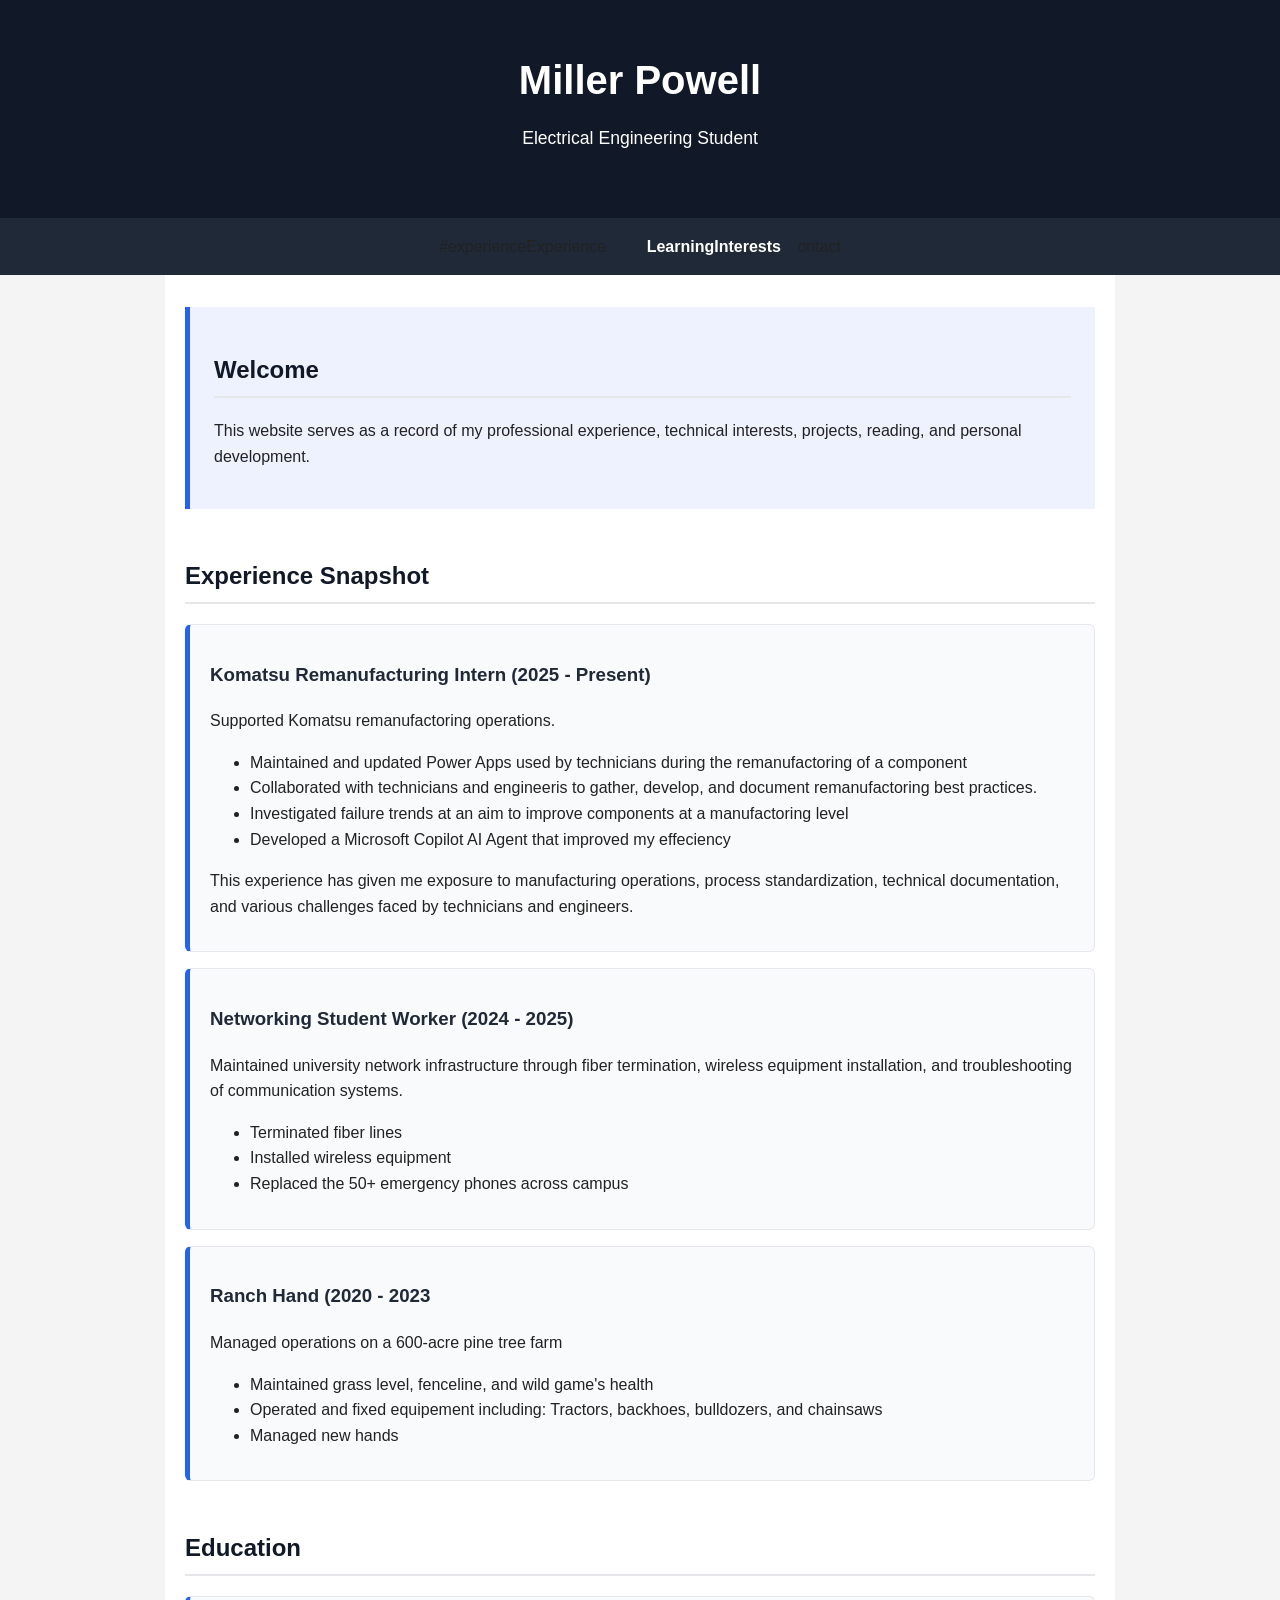
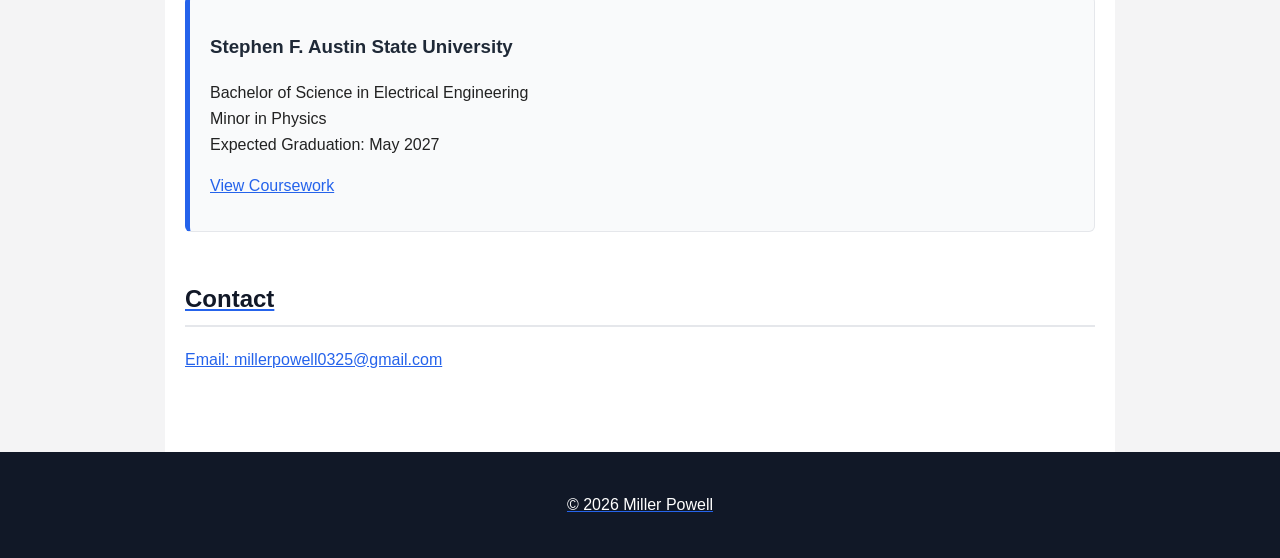
==== index.html @ ae53bd6d "Simplify header description in index.html" ====
<!DOCTYPE html>
<html lang="en">
<head>
    <meta charset="UTF-8" />
    <meta name="viewport"
          content="width=device-width, initial-scale=1.0" />

    <title>Miller Powell</title>

    <link rel="stylesheet" href="style.css">
</head>

<body>
  <header>
    <h1>Miller Powell</h1>
    <p>Electrical Engineering Student</p>
  </header>

<nav>
  #experienceExperience</a>
  <a hrefionEducation</a>
  <a href="#learning">Learning</f="#interests">Interests</a>
ontact</a>
</nav>

  <main>
    <section id="intro" class="hero">

    <h2>Welcome</h2>
    
    <p>
    This website serves as a record of my professional experience, technical interests,
    projects, reading, and personal development.
    </p>

    </section>

    <section id="experience">

  <h2>Experience Snapshot</h2>

  <div class="card">
    <h3>Komatsu Remanufacturing Intern (2025 - Present)</h3>

      
    <p>
    Supported Komatsu remanufactoring operations.
    </p>

    <ul>
        <li>
            Maintained and updated Power Apps used by technicians during the remanufactoring of a component
        </li>

        <li>
            Collaborated with technicians and engineeris to gather, develop, and document remanufactoring best
            practices.
        </li>

        <li>
            Investigated failure trends at an aim to improve components at a manufactoring level
        </li>

        <li>
            Developed a Microsoft Copilot AI Agent that improved my effeciency
        </li>
    </ul>

    <p>
        This experience has given me exposure to manufacturing operations,
        process standardization, technical documentation, and various
        challenges faced by technicians and engineers.
    </p>

    </div>

    <div class="card">
    <h3>Networking Student Worker (2024 - 2025)</h3>

    <p>
      Maintained university network infrastructure through fiber termination,
      wireless equipment installation, and troubleshooting of communication systems.
    </p>

    <ul>
        <li>
            Terminated fiber lines
        </li>

        <li>
            Installed wireless equipment
        </li>

        <li>
            Replaced the 50+ emergency phones across campus
        </li>
    </ul>
  </div>

  <div class="card">
    <h3>Ranch Hand (2020 - 2023</h3>

    <p>
      Managed operations on a 600-acre pine tree farm
    </p>
      <ul>
        <li>
            Maintained grass level, fenceline, and wild game's health
        </li>

        <li>
            Operated and fixed equipement including: Tractors, backhoes, bulldozers, and chainsaws
        </li>

        <li>
            Managed new hands
        </li>
    </ul>
  </div>

</section>

<section id="education">

  <h2>Education</h2>

    <div class="card">

    <h3>Stephen F. Austin State University</h3>

    <p>
      Bachelor of Science in Electrical Engineering
      <br>
      Minor in Physics
      <br>
      Expected Graduation: May 2027
    </p>

    <p>
        <a href="coursework.html">View Coursework
    </p>

    </div>

</section>
      
    <section id="contact">
      <h2>Contact</h2>
        <p>Email: millerpowell0325@gmail.com</p>
    </section>
  </main>

  <footer>
    <p>© 2026 Miller Powell</p>
  </footer>
</body>
</html>
---- style.css ----
* {
  box-sizing: border-box;
}

body {
  margin: 0;
  font-family: Arial, Helvetica, sans-serif;
  line-height: 1.6;
  color: #222;
  background: #f4f4f5;
}

header {
  background: #111827;
  color: white;
  padding: 3rem 1.5rem;
  text-align: center;
}

header h1 {
  margin: 0;
  font-size: 2.5rem;
}

header p {
  margin-top: 0.75rem;
  font-size: 1.1rem;
}

nav {
  background: #1f2937;
  padding: 1rem;
  text-align: center;
  position: sticky;
  top: 0;
}

nav a {
  color: white;
  margin: 0 0.75rem;
  text-decoration: none;
  font-weight: bold;
}

nav a:hover {
  text-decoration: underline;
}

main {
  max-width: 950px;
  margin: 0 auto;
  padding: 2rem 1.25rem;
  background: white;
}

section {
  margin-bottom: 3rem;
}

.hero {
  background: #eef2ff;
  border-left: 5px solid #2563eb;
  padding: 1.5rem;
}

.card {
  background: #f9fafb;
  border: 1px solid #e5e7eb;
  border-left: 5px solid #2563eb;
  padding: 1rem 1.25rem;
  margin: 1rem 0;
  border-radius: 6px;
}

h2 {
  color: #111827;
  border-bottom: 2px solid #e5e7eb;
  padding-bottom: 0.4rem;
}

h3 {
  color: #1f2937;
}

a {
  color: #2563eb;
}

footer {
  text-align: center;
  padding: 1.5rem;
  background: #111827;
  color: white;
}
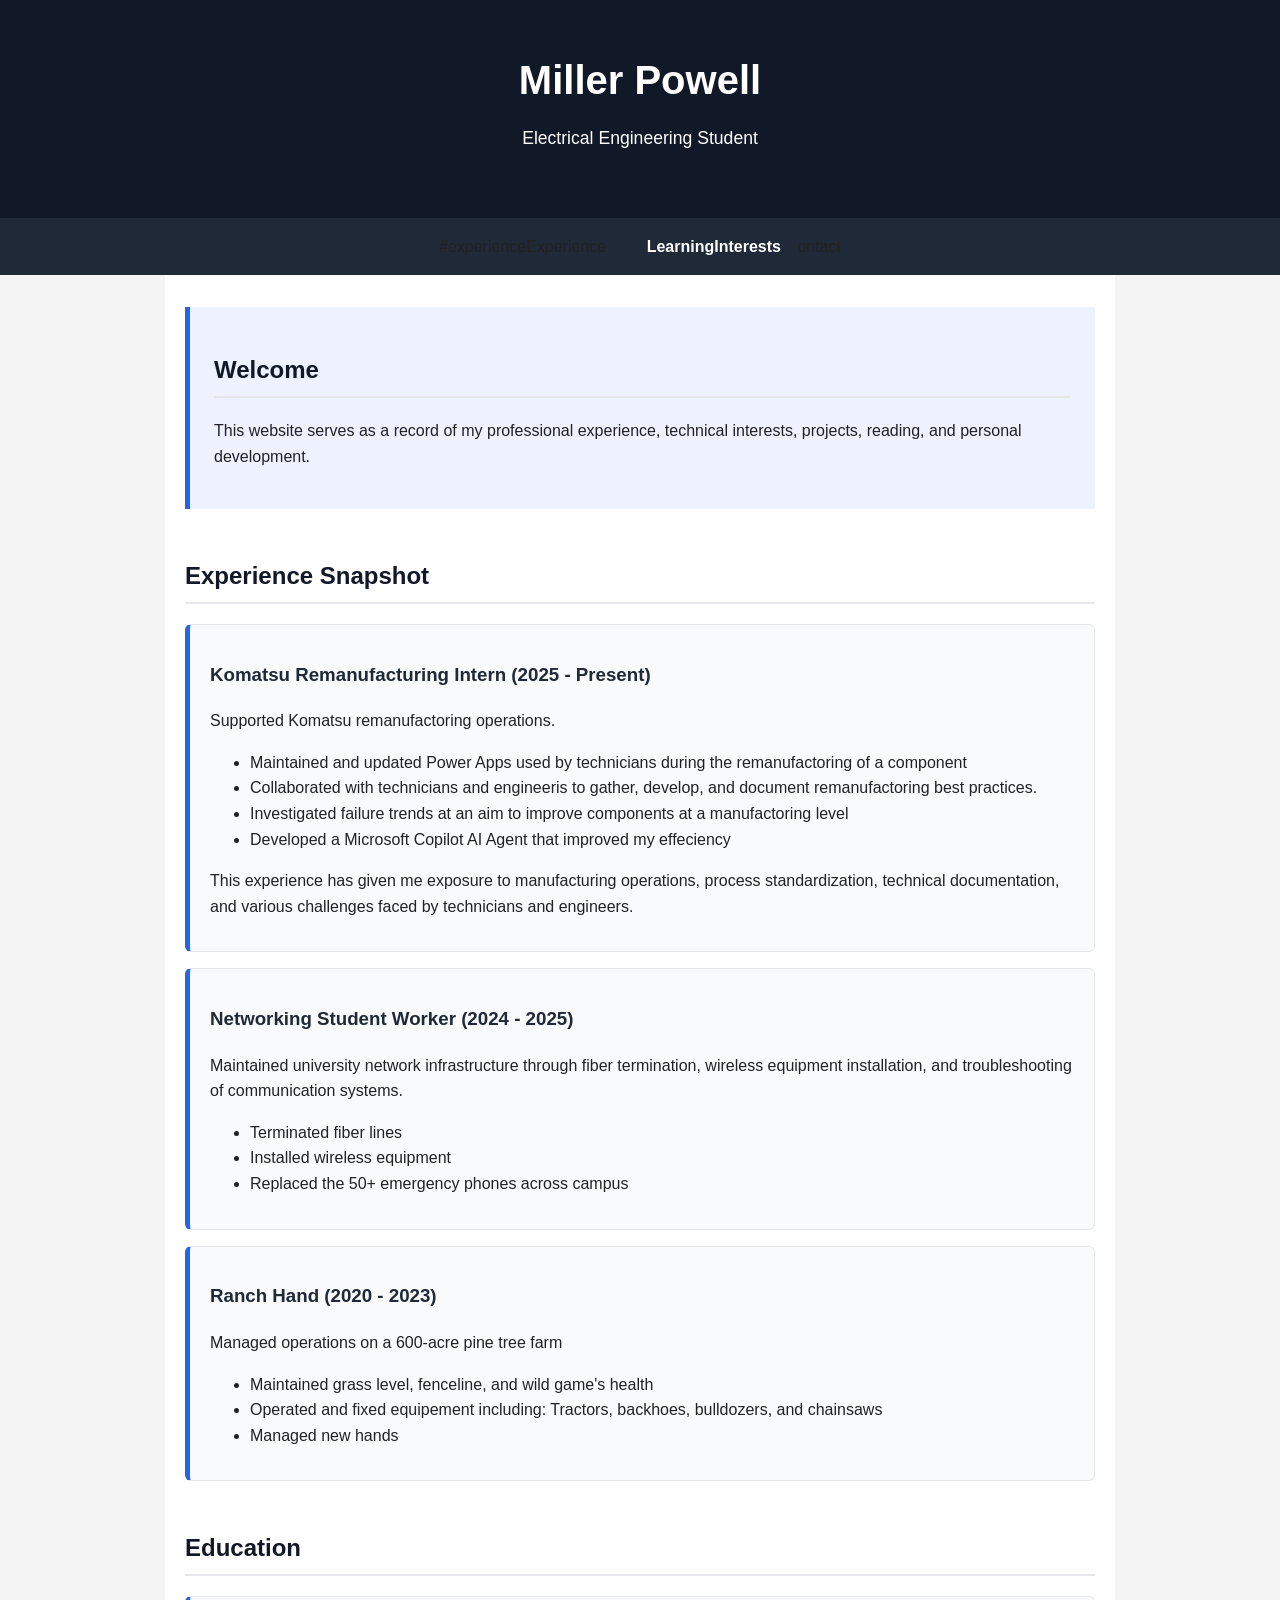
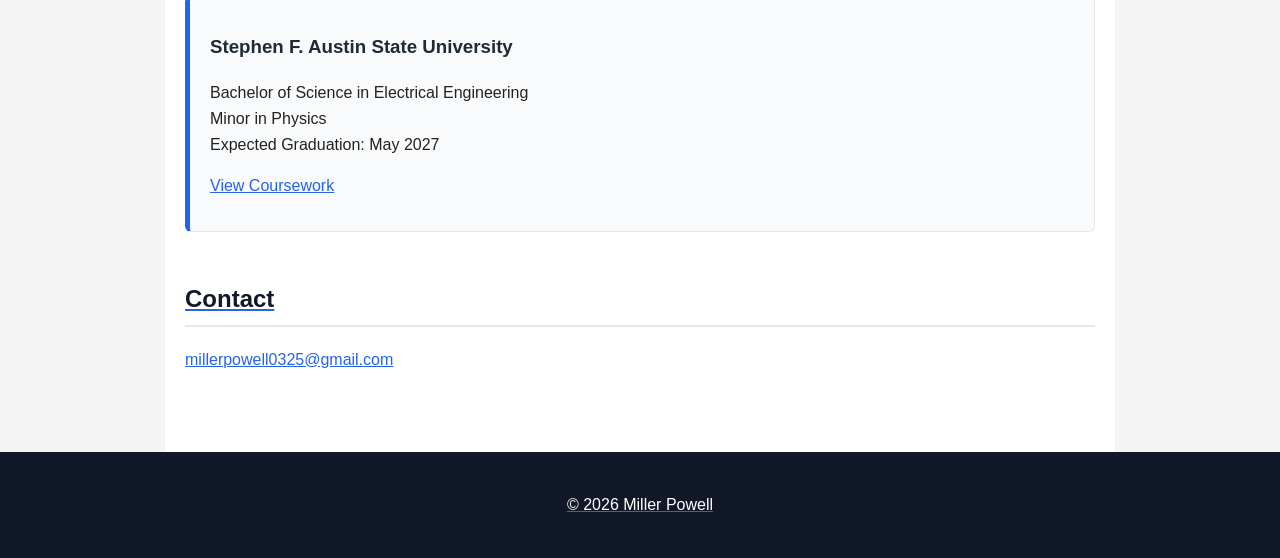
==== commit 8cb34596: "Fix HTML syntax errors in index.html" ====
--- a/index.html
+++ b/index.html
@@ -98,7 +98,7 @@
   </div>
 
   <div class="card">
-    <h3>Ranch Hand (2020 - 2023</h3>
+    <h3>Ranch Hand (2020 - 2023)</h3>
 
     <p>
       Managed operations on a 600-acre pine tree farm
@@ -146,7 +146,7 @@
       
     <section id="contact">
       <h2>Contact</h2>
-        <p>Email: millerpowell0325@gmail.com</p>
+        <p>millerpowell0325@gmail.com</p>
     </section>
   </main>
 
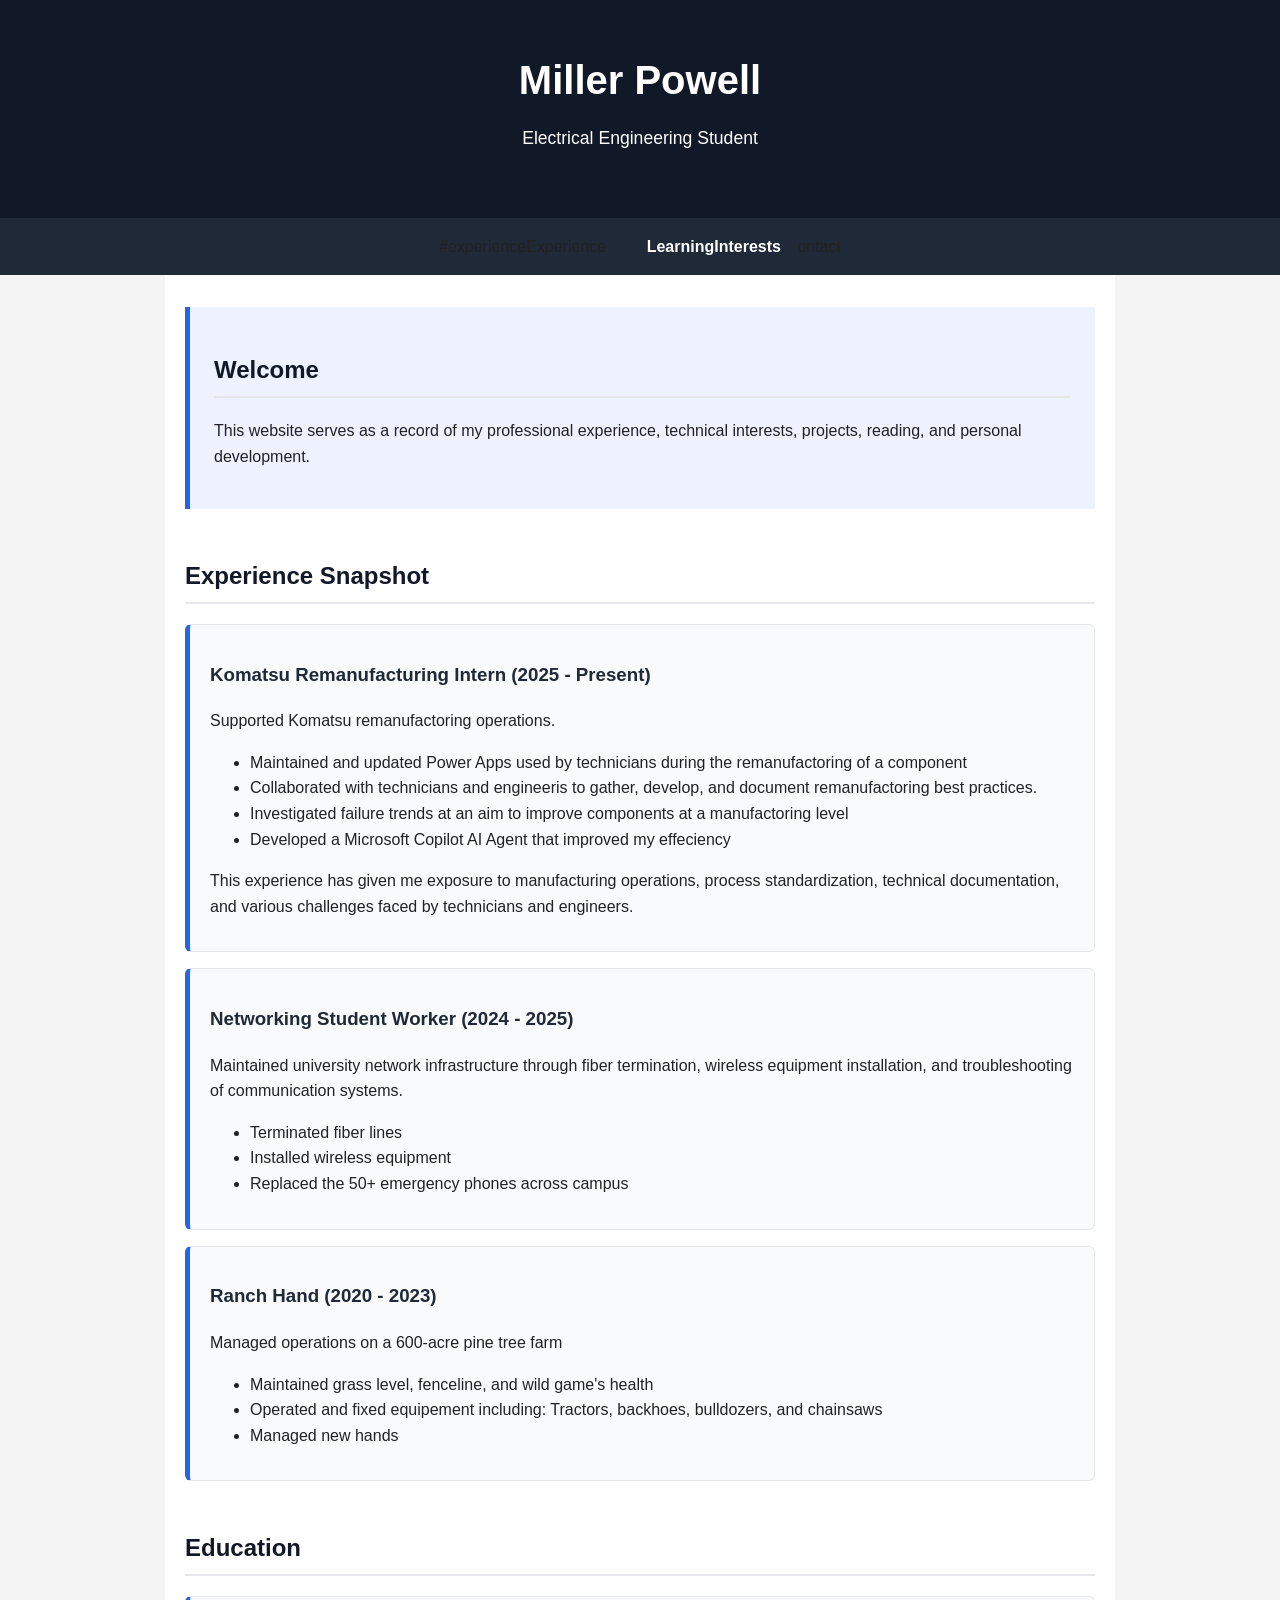
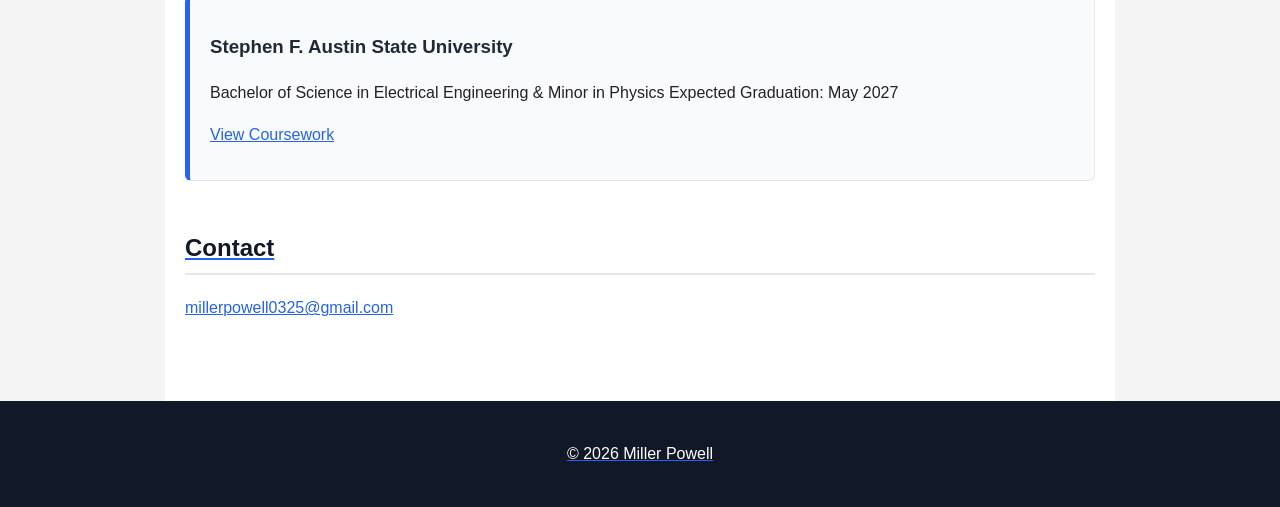
==== commit 045100f4: "Condense education details into a single line" ====
--- a/index.html
+++ b/index.html
@@ -129,10 +129,7 @@
     <h3>Stephen F. Austin State University</h3>
 
     <p>
-      Bachelor of Science in Electrical Engineering
-      <br>
-      Minor in Physics
-      <br>
+      Bachelor of Science in Electrical Engineering & Minor in Physics
       Expected Graduation: May 2027
     </p>
 
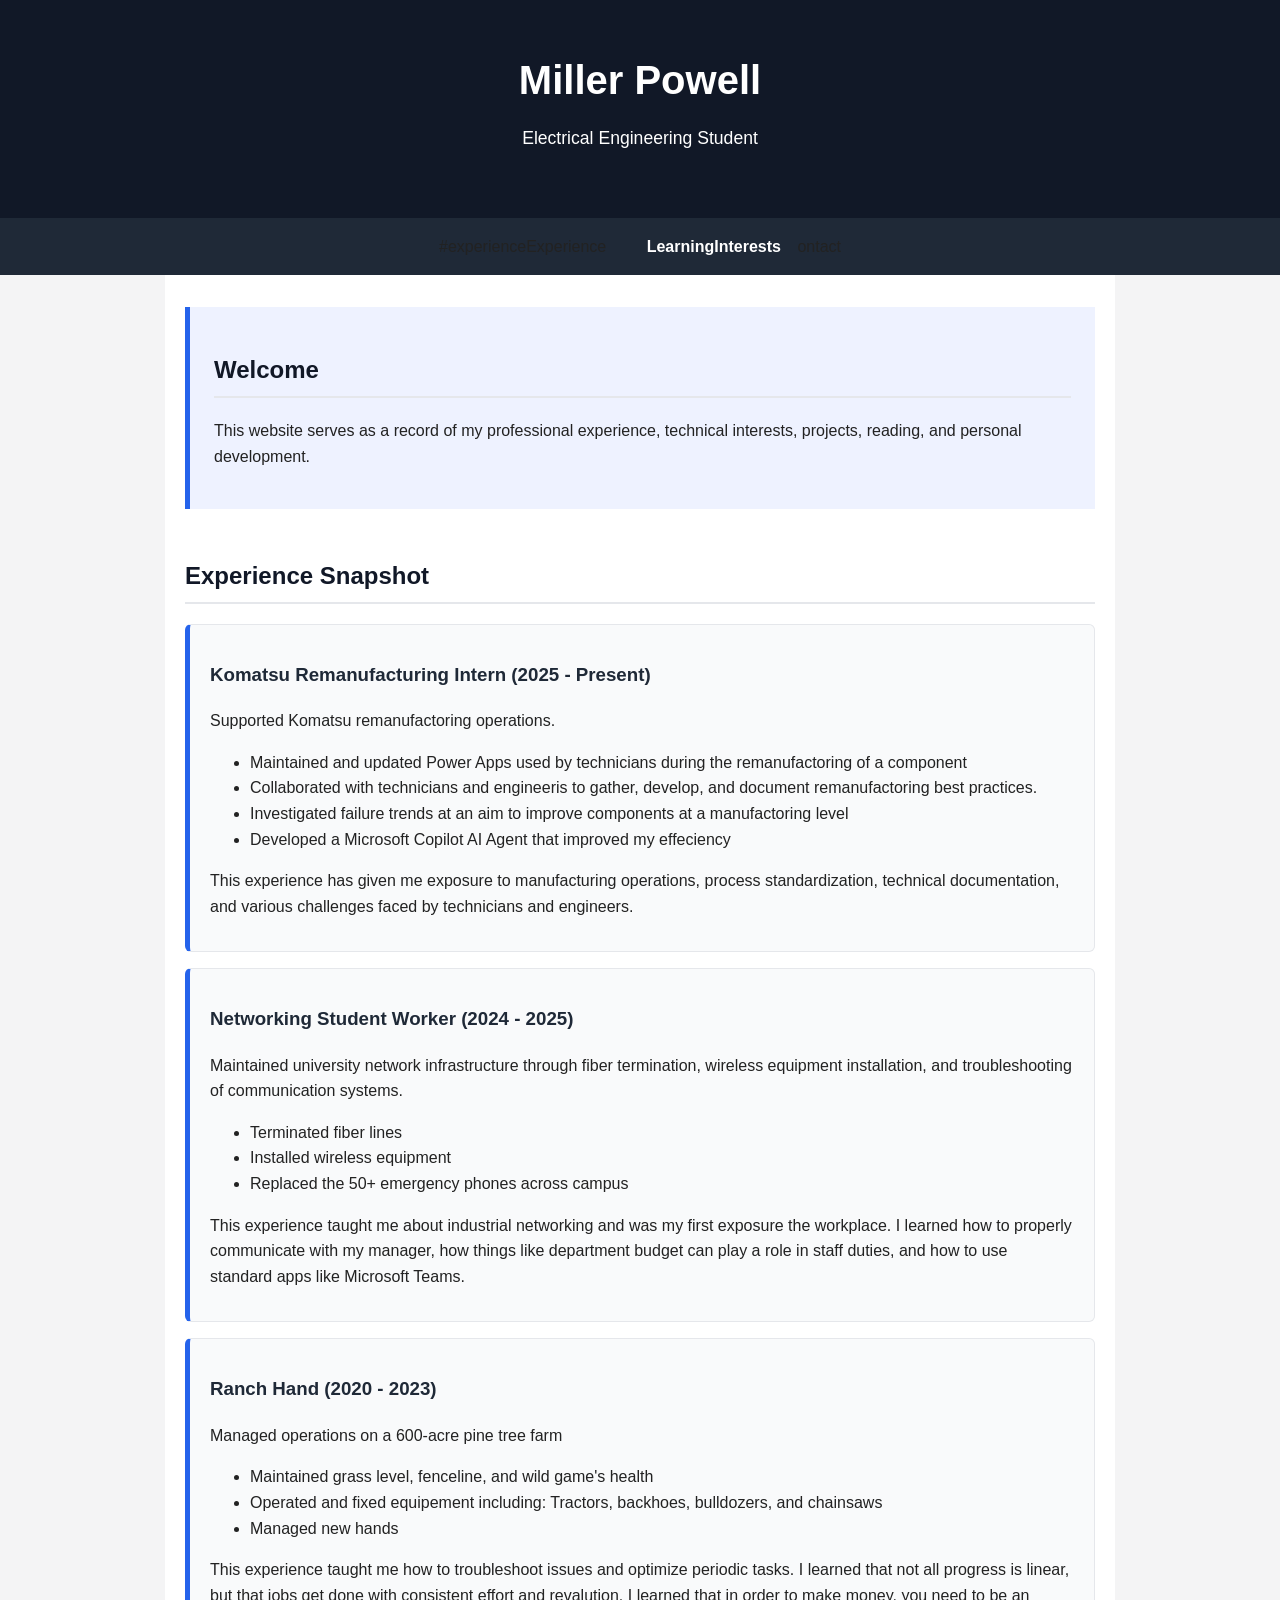
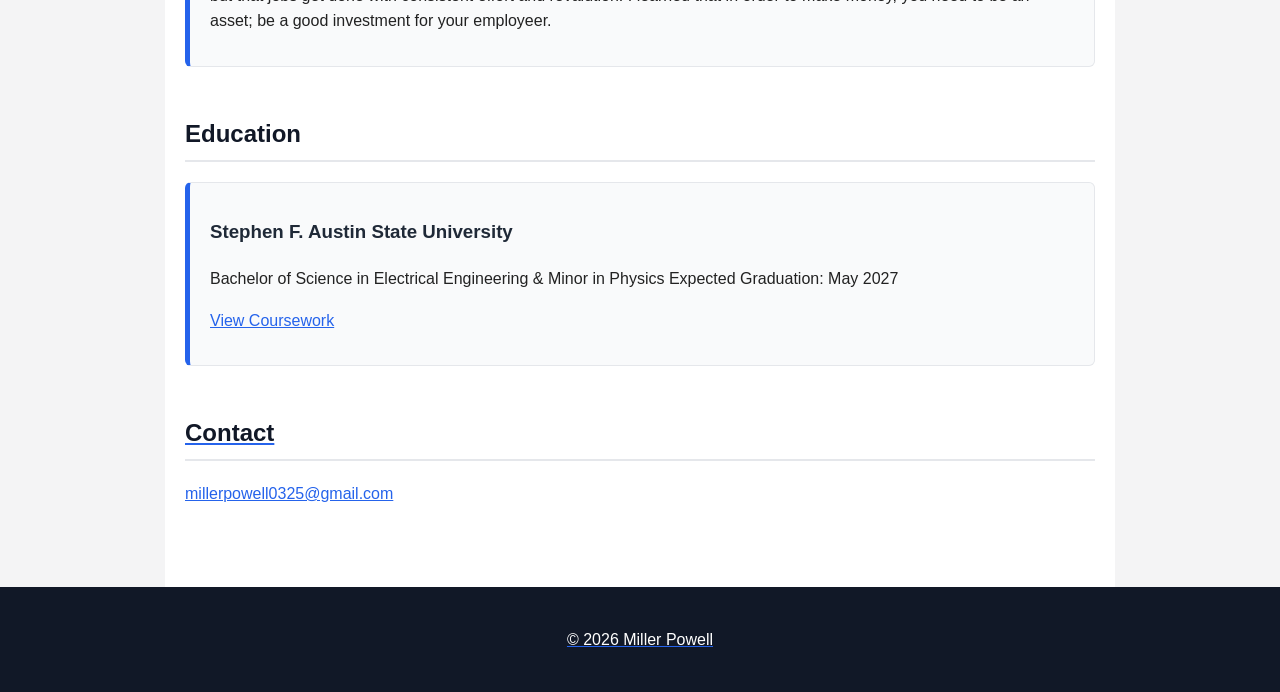
==== commit f8c34bf5: "Enhance job experience descriptions in index.html Added paragraphs detailing experiences and lessons" ====
--- a/index.html
+++ b/index.html
@@ -95,6 +95,14 @@
             Replaced the 50+ emergency phones across campus
         </li>
     </ul>
+
+    <p>
+        This experience taught me about industrial networking and was my first exposure the
+        workplace. I learned how to properly communicate with my manager, how things like
+        department budget can play a role in staff duties, and how to use standard apps
+        like Microsoft Teams.
+    </p>
+        
   </div>
 
   <div class="card">
@@ -116,6 +124,14 @@
             Managed new hands
         </li>
     </ul>
+
+    <p>
+        This experience taught me how to troubleshoot issues and optimize periodic tasks.
+        I learned that not all progress is linear, but that jobs get done with consistent 
+        effort and revalution. I learned that in order to make money, you need to be an
+        asset; be a good investment for your employeer.
+    </p>
+      
   </div>
 
 </section>
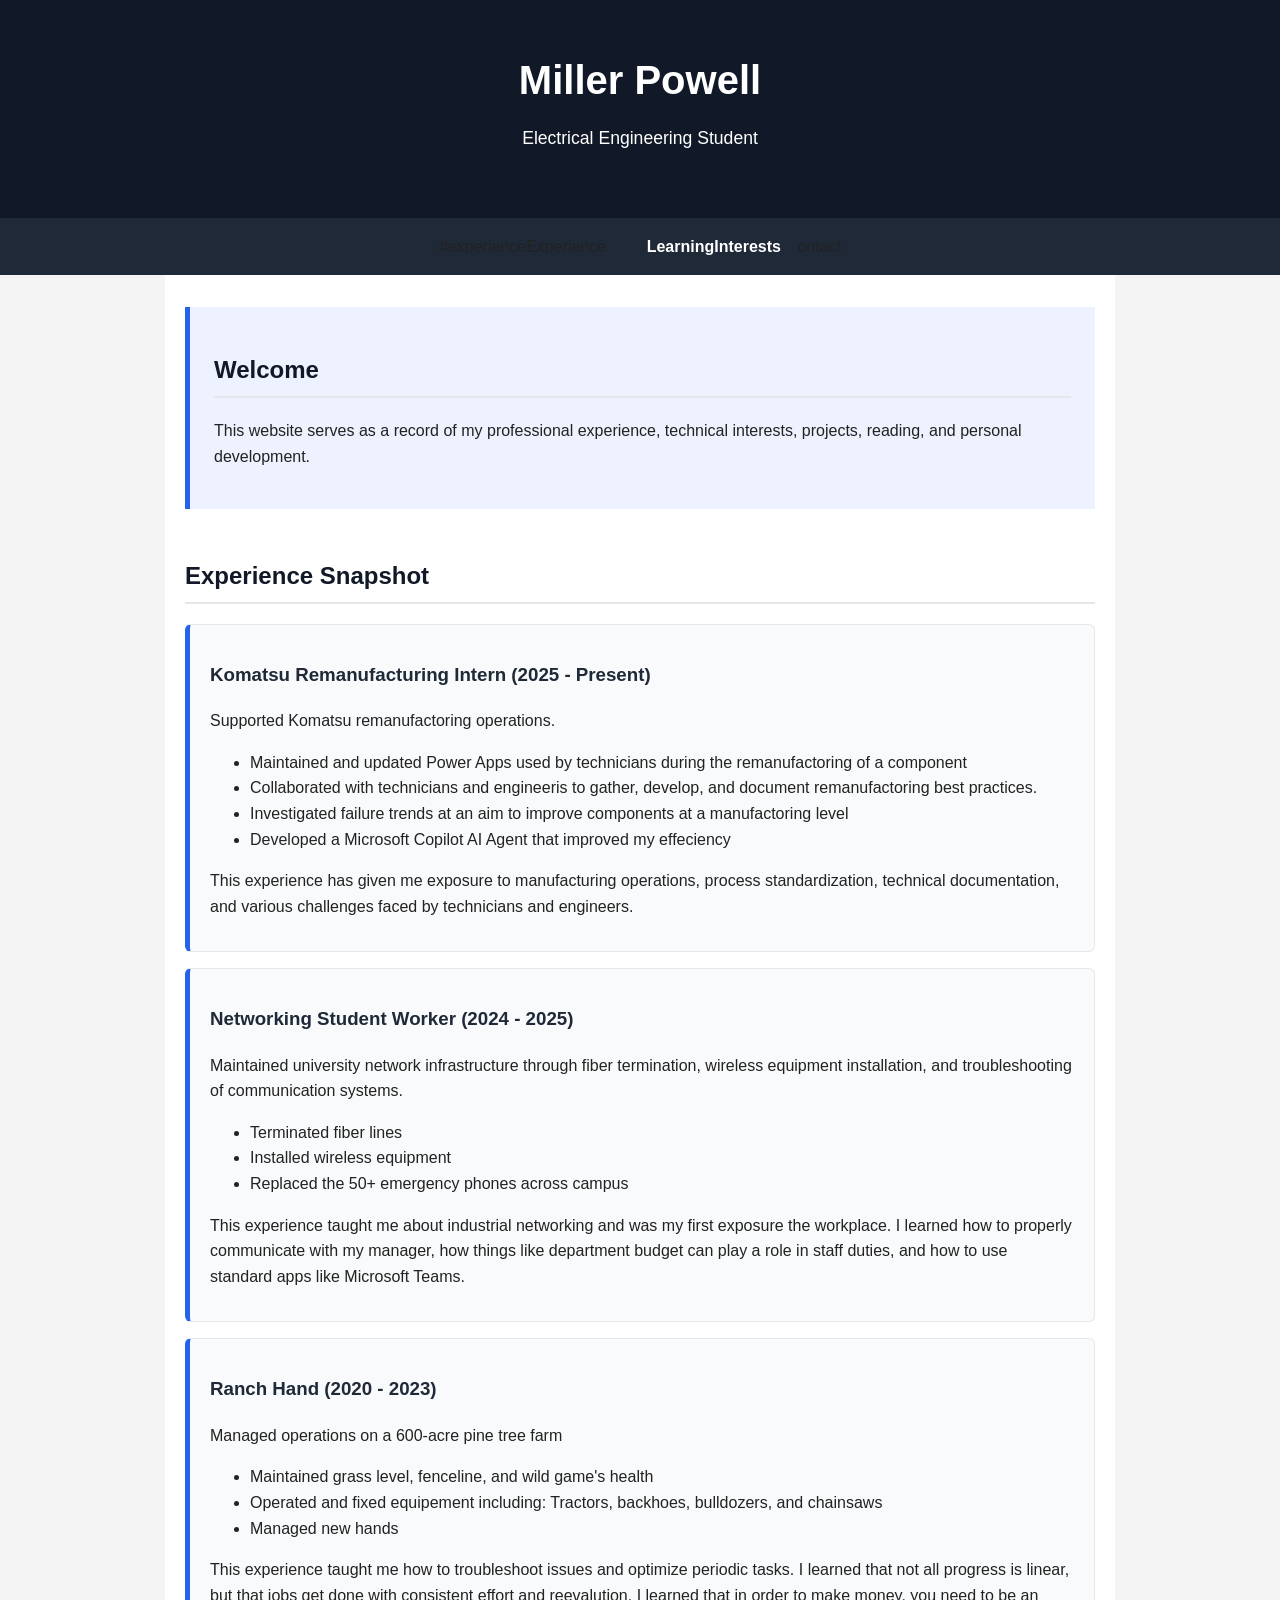
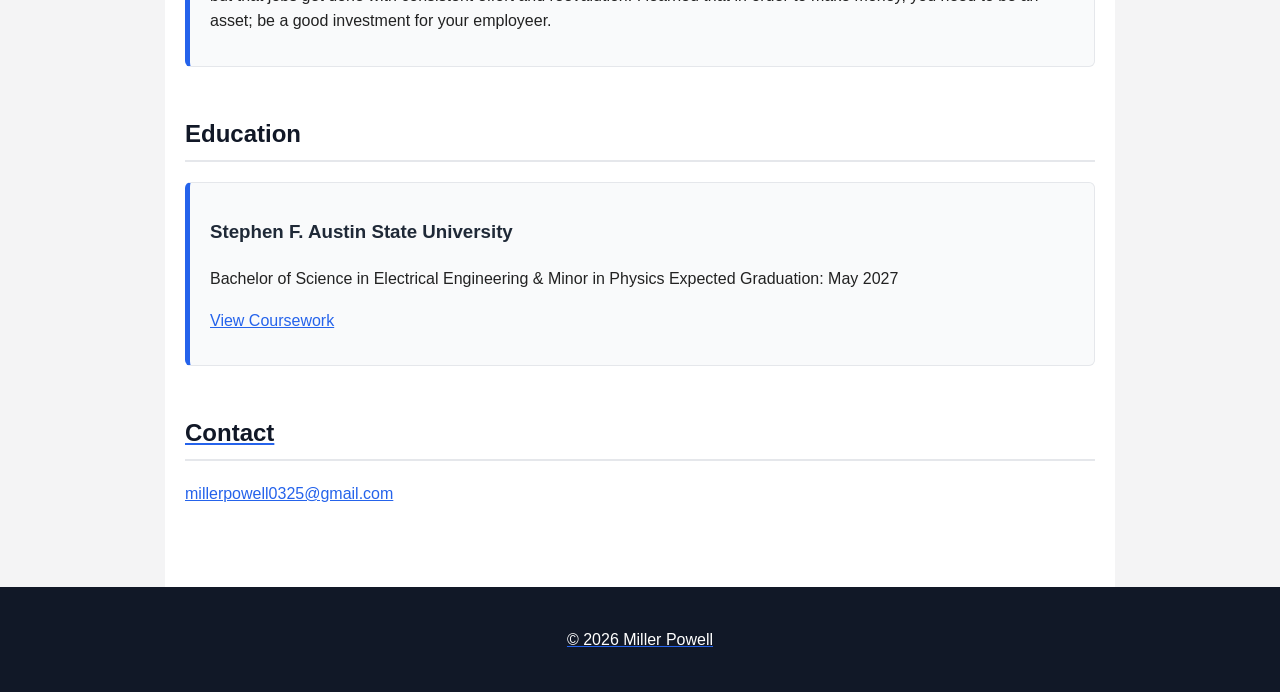
==== commit ee700cdb: "Fix typo in index.html text" ====
--- a/index.html
+++ b/index.html
@@ -128,7 +128,7 @@
     <p>
         This experience taught me how to troubleshoot issues and optimize periodic tasks.
         I learned that not all progress is linear, but that jobs get done with consistent 
-        effort and revalution. I learned that in order to make money, you need to be an
+        effort and reevalution. I learned that in order to make money, you need to be an
         asset; be a good investment for your employeer.
     </p>
       
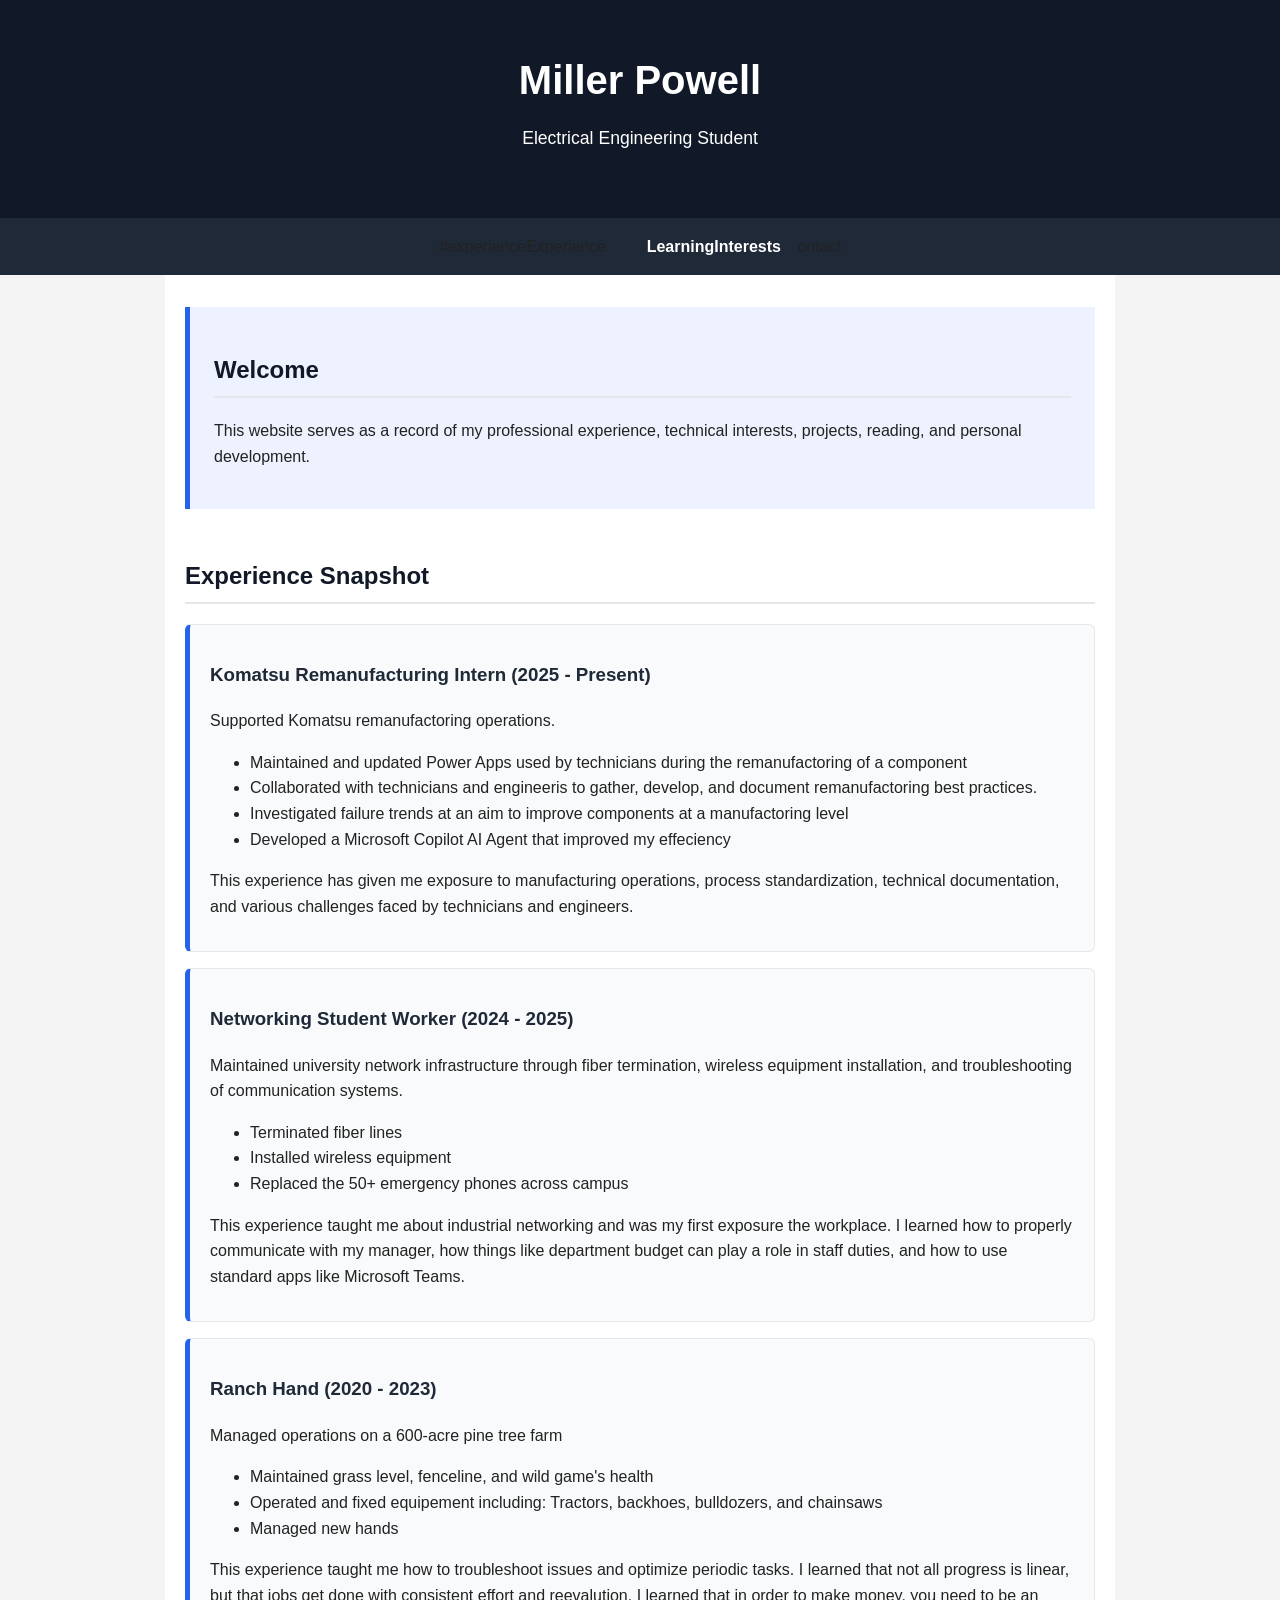
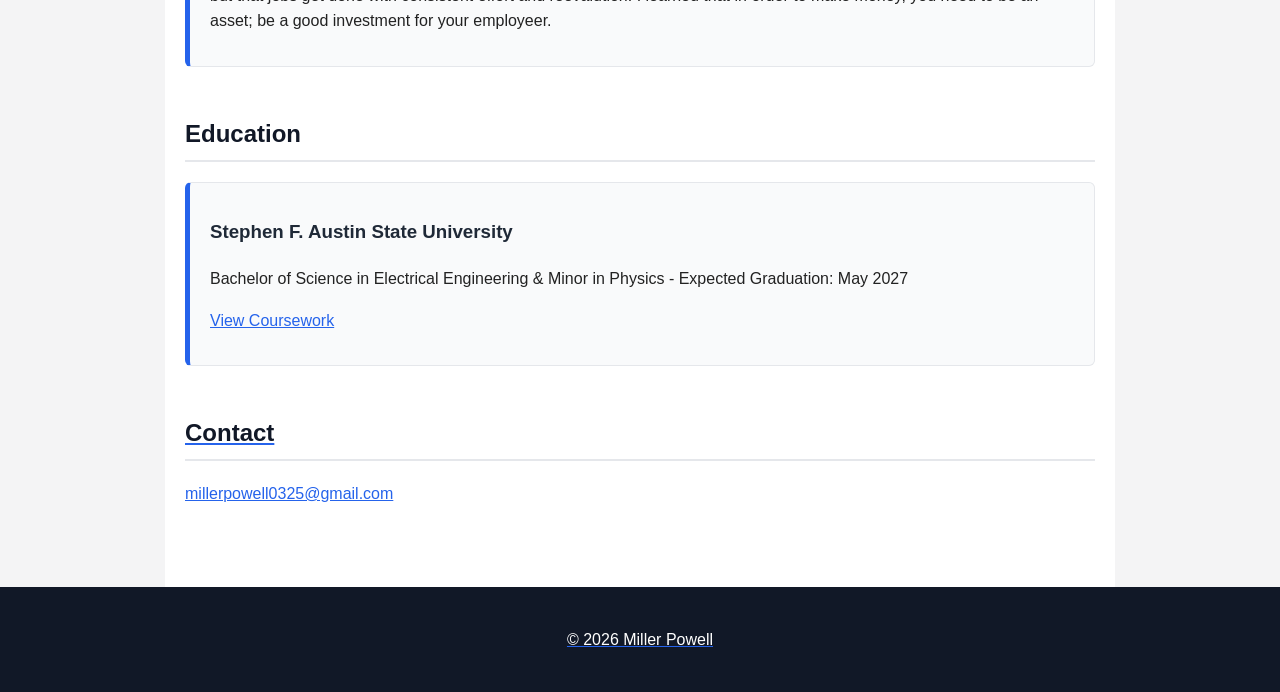
==== commit f2400e6e: "Update graduation expectation format in index.html" ====
--- a/index.html
+++ b/index.html
@@ -145,7 +145,7 @@
     <h3>Stephen F. Austin State University</h3>
 
     <p>
-      Bachelor of Science in Electrical Engineering & Minor in Physics
+      Bachelor of Science in Electrical Engineering & Minor in Physics - 
       Expected Graduation: May 2027
     </p>
 
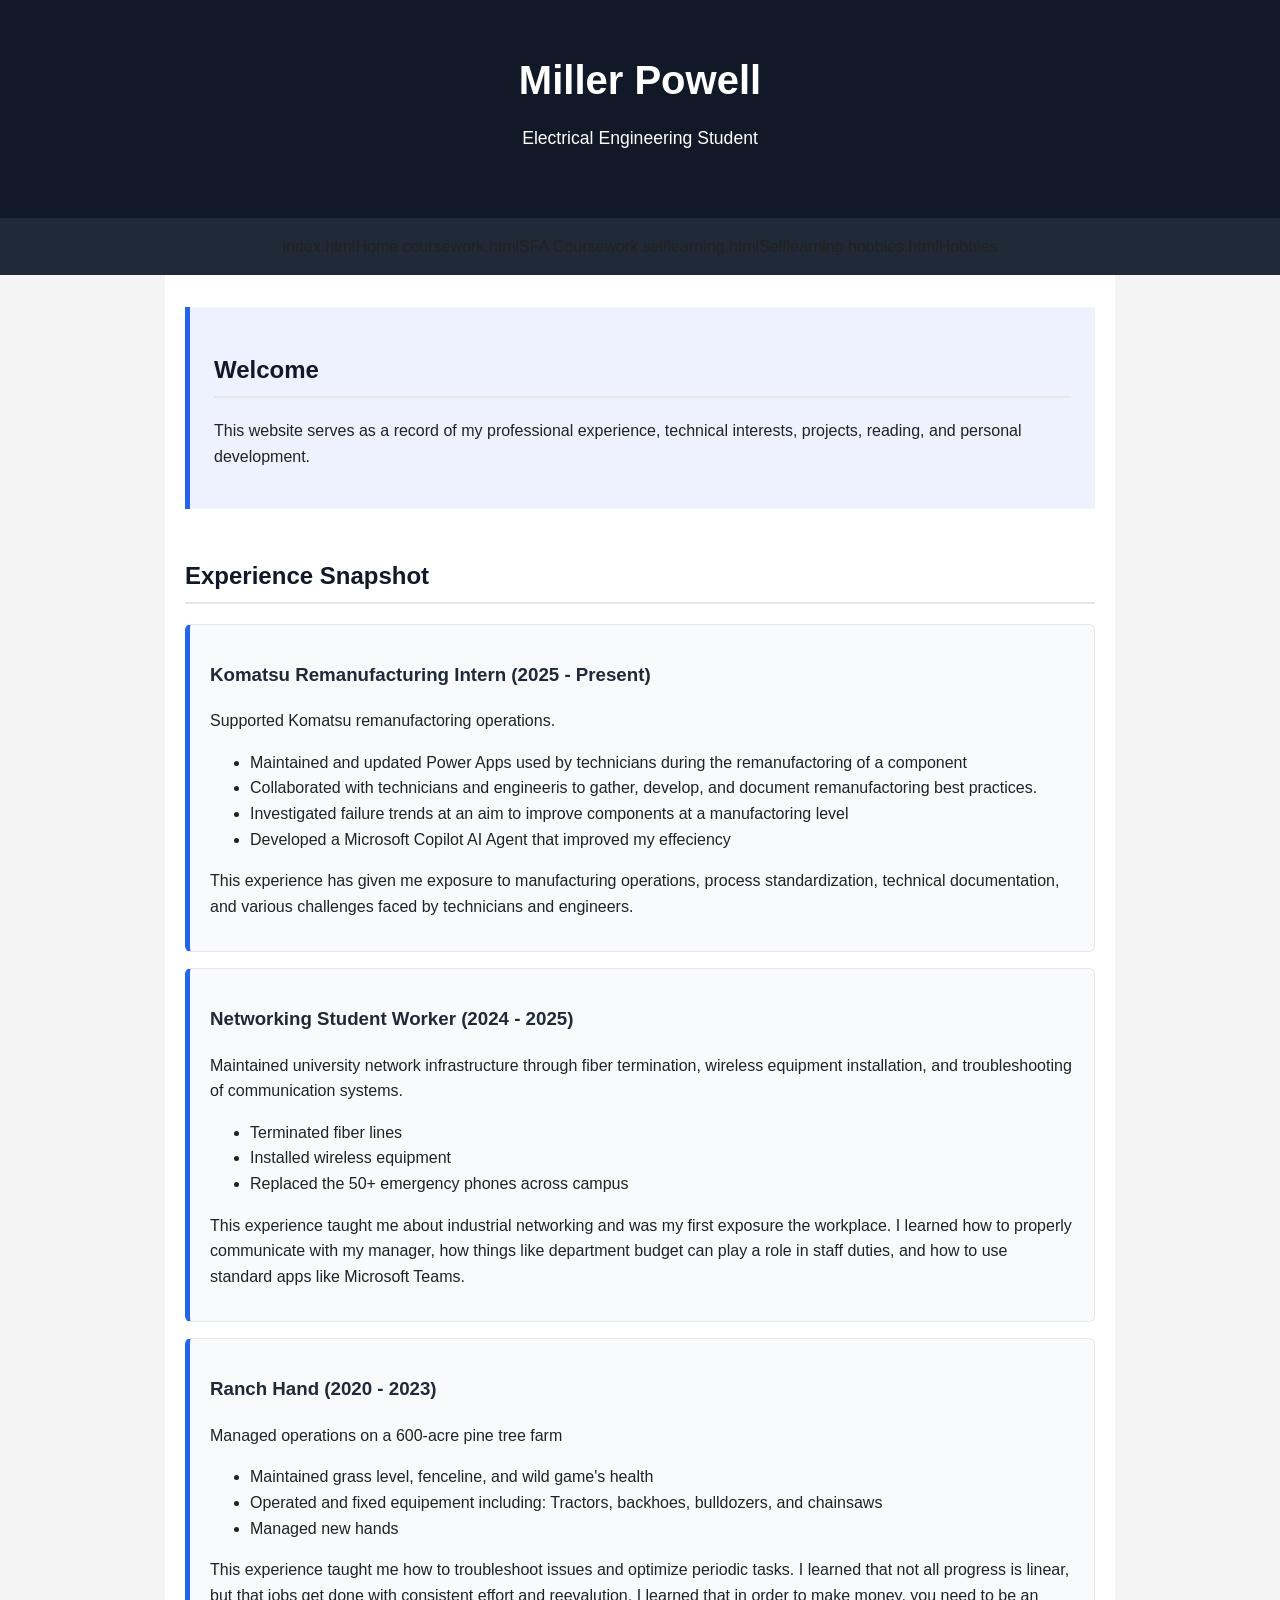
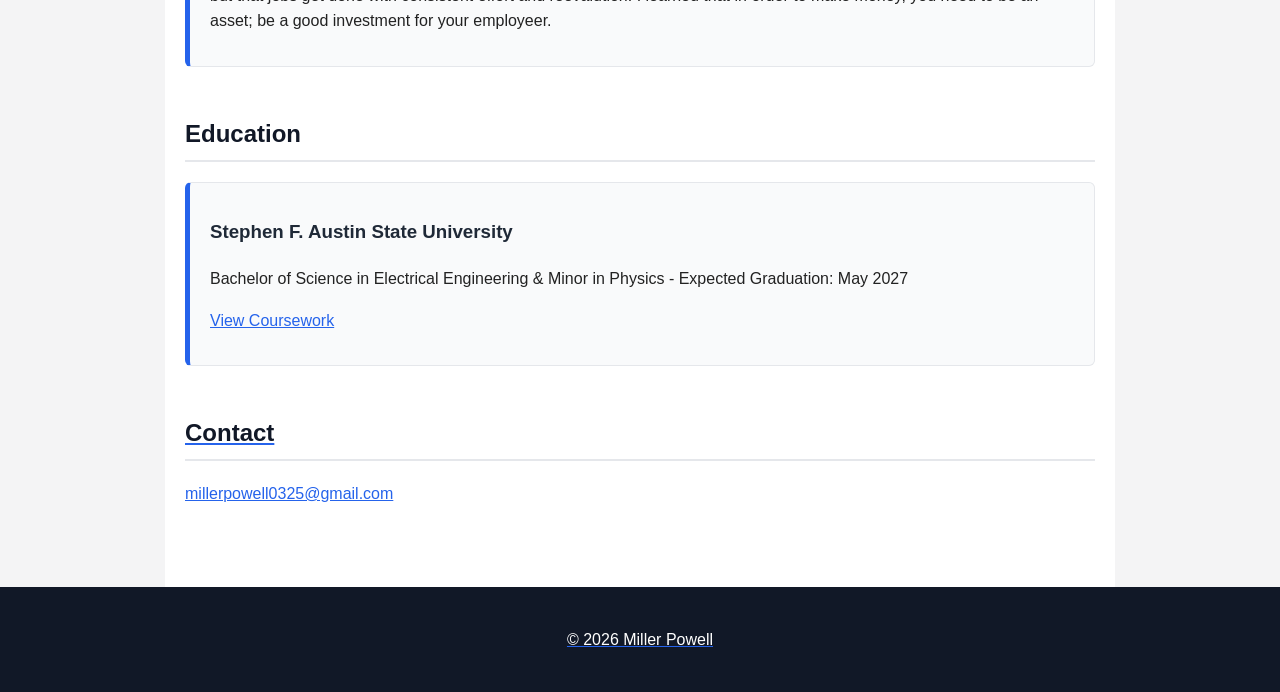
==== commit e8c5d8fa: "Update navigation links in index.html" ====
--- a/index.html
+++ b/index.html
@@ -16,12 +16,12 @@
     <p>Electrical Engineering Student</p>
   </header>
 
-<nav>
-  #experienceExperience</a>
-  <a hrefionEducation</a>
-  <a href="#learning">Learning</f="#interests">Interests</a>
-ontact</a>
-</nav>
+    <nav>
+        index.htmlHome</a>
+        coursework.htmlSFA Coursework</a>
+        selflearning.htmlSelflearning</a>
+        hobbies.htmlHobbies</a>
+    </nav>
 
   <main>
     <section id="intro" class="hero">
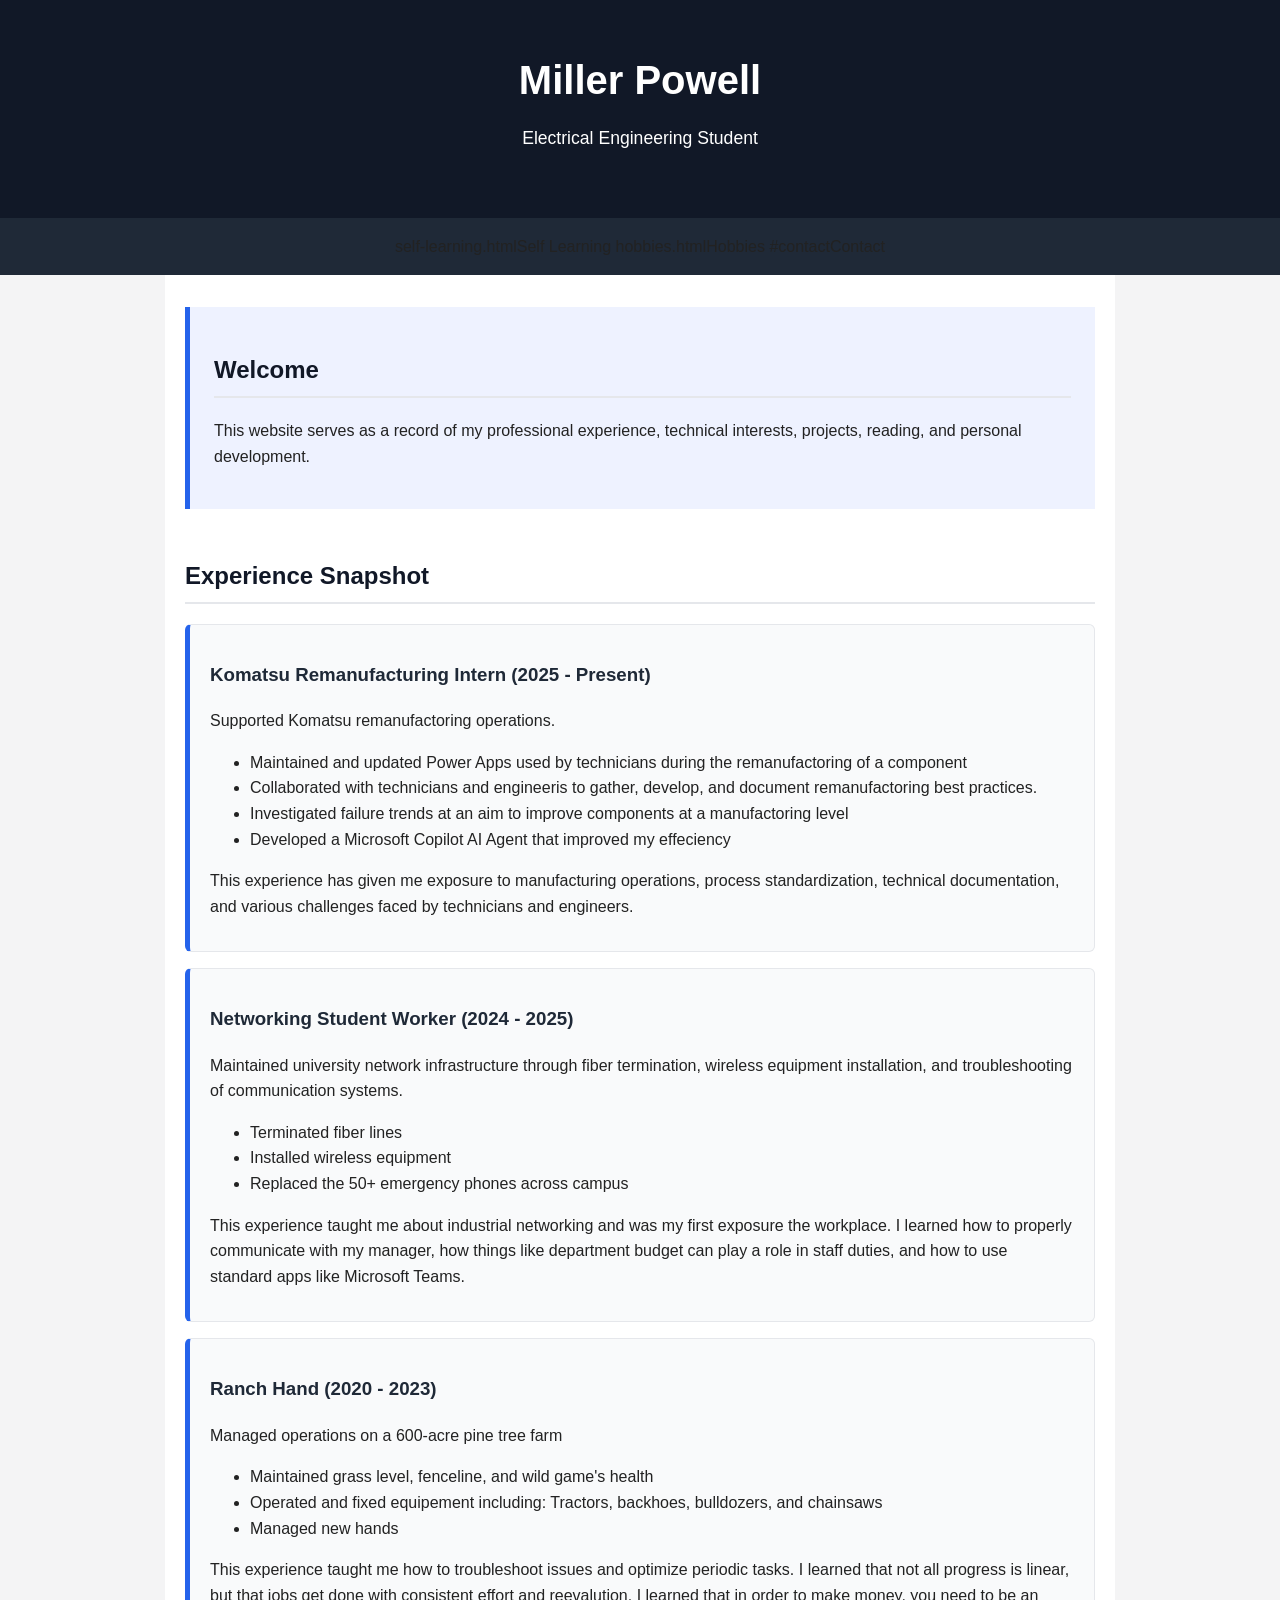
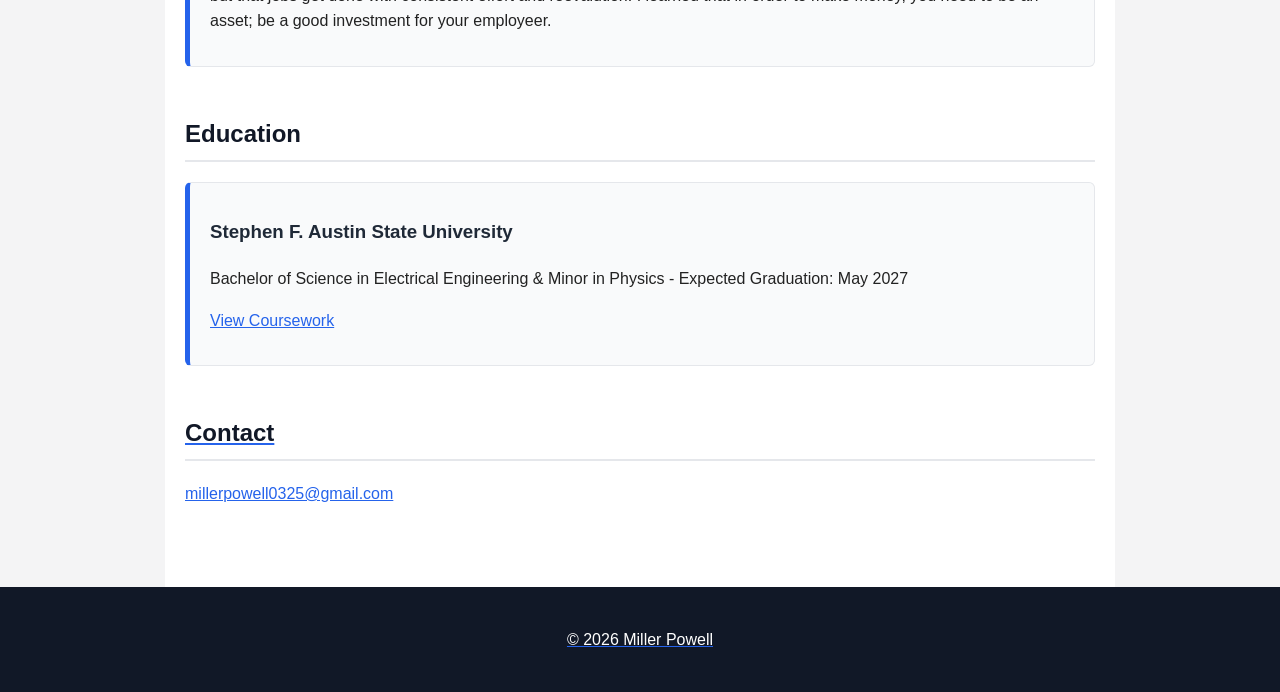
==== commit f3408e16: "Fix navigation links in index.html" ====
--- a/index.html
+++ b/index.html
@@ -17,10 +17,11 @@
   </header>
 
     <nav>
-        index.htmlHome</a>
-        coursework.htmlSFA Coursework</a>
-        selflearning.htmlSelflearning</a>
-        hobbies.htmlHobbies</a>
+      <adex.htmlHome</a>
+      <aursework.htmlSFA Coursework</a>
+      self-learning.htmlSelf Learning</a>
+      hobbies.htmlHobbies</a>
+      #contactContact</a>
     </nav>
 
   <main>
